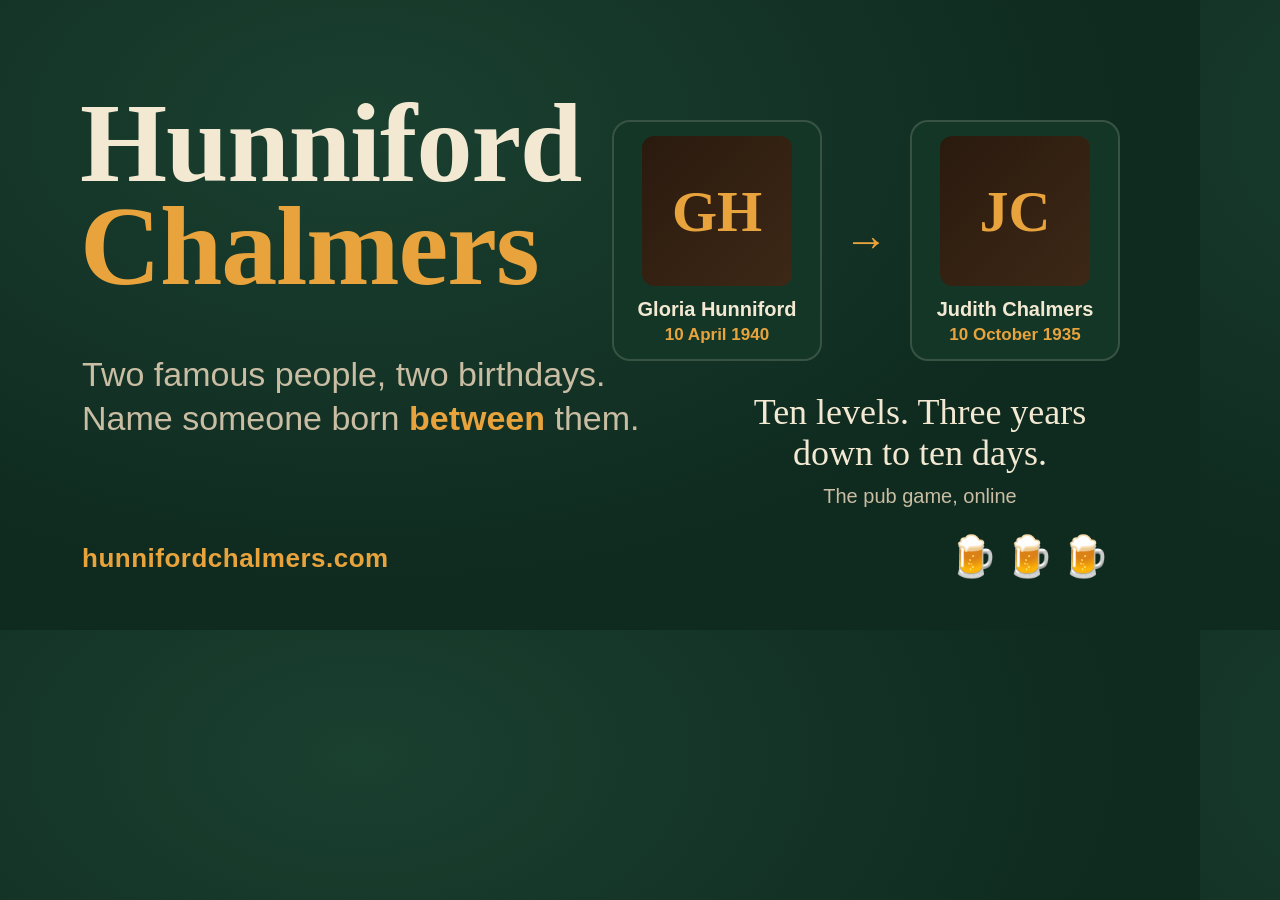
==== scripts/og-template.html @ 590de599 "Add link-preview tags with og.png and an arcade-style high-score table Open Graph and Twitter card t" ====
<!doctype html>
<html><head><meta charset="utf-8">
<style>
  html, body { margin: 0; width: 1200px; height: 630px; overflow: hidden; }
  body {
    background: #0f2a1f;
    background-image: radial-gradient(ellipse at 30% 20%, #1a4030 0%, #0f2a1f 65%);
    font-family: -apple-system, "Segoe UI", Roboto, Helvetica, Arial, sans-serif;
    color: #f3e9d2; position: relative;
  }
  .title { position: absolute; left: 80px; top: 92px; font-family: Georgia, "Times New Roman", serif; font-weight: 700; font-size: 112px; line-height: .92; letter-spacing: -1px; }
  .title span { color: #e8a33d; }
  .sub { position: absolute; left: 82px; top: 352px; font-size: 34px; line-height: 1.3; color: #c9bda3; max-width: 640px; }
  .sub em { font-style: normal; color: #e8a33d; font-weight: 600; }
  .cards { position: absolute; right: 80px; top: 120px; display: flex; gap: 22px; align-items: center; }
  .card { width: 178px; background: #143627; border: 2px solid rgba(243,233,210,.16); border-radius: 18px; padding: 14px; text-align: center; }
  .tile { width: 150px; height: 150px; border-radius: 12px; margin: 0 auto 12px; display: grid; place-items: center; font-family: Georgia, serif; font-size: 58px; font-weight: 700; color: #e8a33d; background: linear-gradient(135deg, #2a1a0e, #3d2816); }
  .name { font-weight: 700; font-size: 20px; }
  .dob { color: #e8a33d; font-weight: 600; font-size: 17px; margin-top: 4px; }
  .arrow { color: #e8a33d; font-size: 44px; }
  .q { position: absolute; right: 80px; top: 392px; width: 400px; text-align: center; font-family: Georgia, serif; font-size: 36px; color: #f3e9d2; line-height: 1.15; }
  .q small { display: block; font-family: -apple-system, "Segoe UI", Roboto, Helvetica, Arial, sans-serif; font-size: 20px; color: #c9bda3; margin-top: 10px; }
  .foot { position: absolute; left: 82px; bottom: 56px; font-size: 26px; color: #e8a33d; font-weight: 600; letter-spacing: .5px; }
  .pints { position: absolute; right: 84px; bottom: 50px; font-size: 40px; letter-spacing: 6px; }
</style></head>
<body>
  <div class="title">Hunniford<br><span>Chalmers</span></div>
  <div class="sub">Two famous people, two birthdays.<br>Name someone born <em>between</em> them.</div>
  <div class="cards">
    <div class="card"><div class="tile">GH</div><div class="name">Gloria Hunniford</div><div class="dob">10 April 1940</div></div>
    <div class="arrow">→</div>
    <div class="card"><div class="tile">JC</div><div class="name">Judith Chalmers</div><div class="dob">10 October 1935</div></div>
  </div>
  <div class="q">Ten levels. Three years<br>down to ten days.<small>The pub game, online</small></div>
  <div class="foot">hunnifordchalmers.com</div>
  <div class="pints">🍺🍺🍺</div>
</body></html>
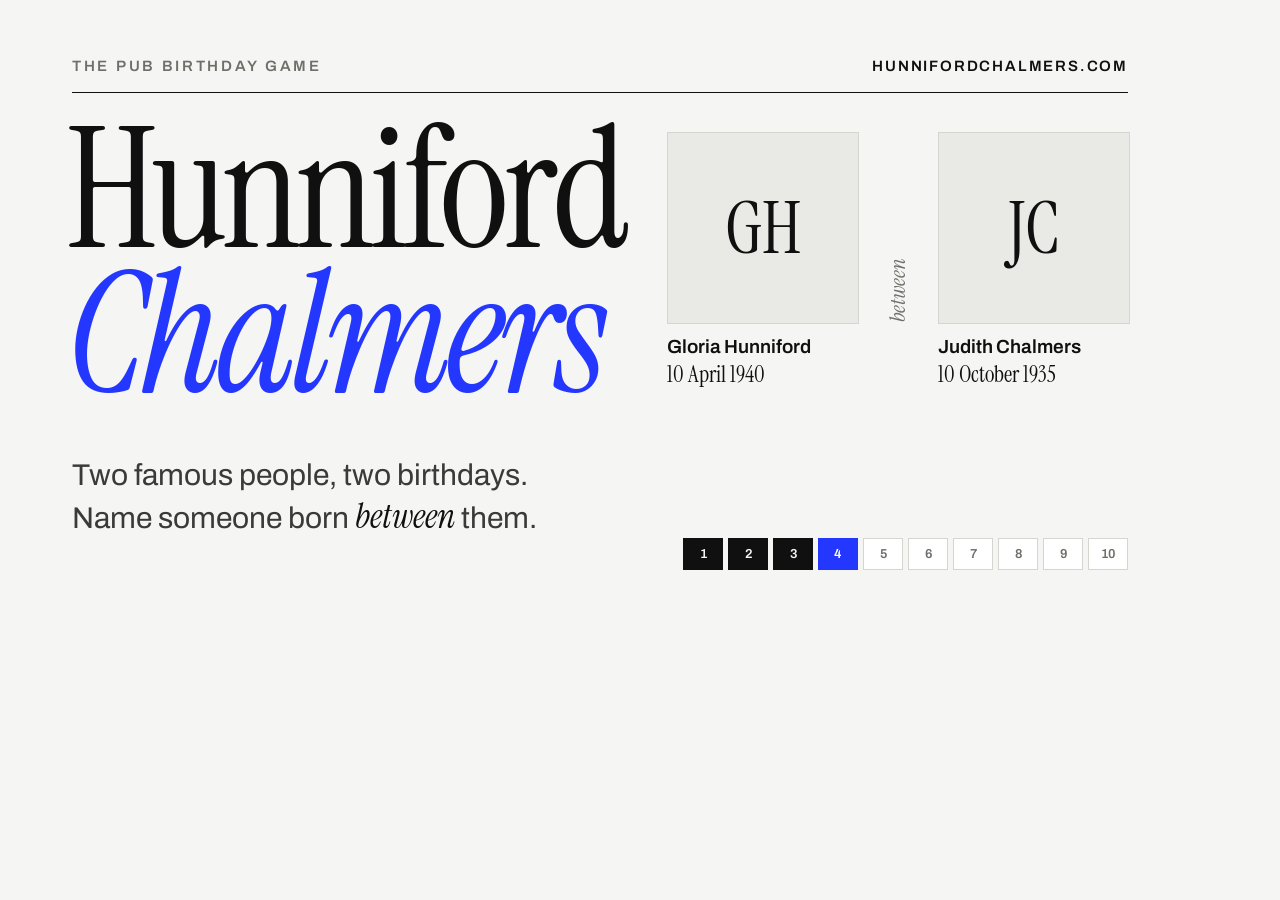
==== commit 2fd13745: "Re-skin as an editorial page: serif display, grotesk UI, hairlines, cobalt accent, dark mode Off-whi" ====
--- a/scripts/og-template.html
+++ b/scripts/og-template.html
@@ -1,37 +1,39 @@
 <!doctype html>
 <html><head><meta charset="utf-8">
 <style>
+  @font-face { font-family: "Instrument Serif"; src: url("../fonts/InstrumentSerif-Regular.woff2") format("woff2"); font-weight: 400; }
+  @font-face { font-family: "Instrument Serif"; src: url("../fonts/InstrumentSerif-Italic.woff2") format("woff2"); font-weight: 400; font-style: italic; }
+  @font-face { font-family: "Archivo"; src: url("../fonts/Archivo-Variable.woff2") format("woff2"); font-weight: 100 900; }
   html, body { margin: 0; width: 1200px; height: 630px; overflow: hidden; }
-  body {
-    background: #0f2a1f;
-    background-image: radial-gradient(ellipse at 30% 20%, #1a4030 0%, #0f2a1f 65%);
-    font-family: -apple-system, "Segoe UI", Roboto, Helvetica, Arial, sans-serif;
-    color: #f3e9d2; position: relative;
-  }
-  .title { position: absolute; left: 80px; top: 92px; font-family: Georgia, "Times New Roman", serif; font-weight: 700; font-size: 112px; line-height: .92; letter-spacing: -1px; }
-  .title span { color: #e8a33d; }
-  .sub { position: absolute; left: 82px; top: 352px; font-size: 34px; line-height: 1.3; color: #c9bda3; max-width: 640px; }
-  .sub em { font-style: normal; color: #e8a33d; font-weight: 600; }
-  .cards { position: absolute; right: 80px; top: 120px; display: flex; gap: 22px; align-items: center; }
-  .card { width: 178px; background: #143627; border: 2px solid rgba(243,233,210,.16); border-radius: 18px; padding: 14px; text-align: center; }
-  .tile { width: 150px; height: 150px; border-radius: 12px; margin: 0 auto 12px; display: grid; place-items: center; font-family: Georgia, serif; font-size: 58px; font-weight: 700; color: #e8a33d; background: linear-gradient(135deg, #2a1a0e, #3d2816); }
-  .name { font-weight: 700; font-size: 20px; }
-  .dob { color: #e8a33d; font-weight: 600; font-size: 17px; margin-top: 4px; }
-  .arrow { color: #e8a33d; font-size: 44px; }
-  .q { position: absolute; right: 80px; top: 392px; width: 400px; text-align: center; font-family: Georgia, serif; font-size: 36px; color: #f3e9d2; line-height: 1.15; }
-  .q small { display: block; font-family: -apple-system, "Segoe UI", Roboto, Helvetica, Arial, sans-serif; font-size: 20px; color: #c9bda3; margin-top: 10px; }
-  .foot { position: absolute; left: 82px; bottom: 56px; font-size: 26px; color: #e8a33d; font-weight: 600; letter-spacing: .5px; }
-  .pints { position: absolute; right: 84px; bottom: 50px; font-size: 40px; letter-spacing: 6px; }
-</style></head>
+  body { background: #f5f5f3; color: #101010; font-family: "Archivo", Helvetica, Arial, sans-serif; position: relative; }
+  .rule { position: absolute; left: 72px; right: 72px; top: 92px; height: 1px; background: #101010; }
+  .eyebrow { position: absolute; left: 72px; top: 58px; font-size: 15px; font-weight: 600; letter-spacing: .18em; text-transform: uppercase; color: #6f6f6a; }
+  .site { position: absolute; right: 72px; top: 58px; font-size: 15px; font-weight: 600; letter-spacing: .12em; text-transform: uppercase; }
+  .title { position: absolute; left: 66px; top: 118px; font-family: "Instrument Serif", Georgia, serif; font-size: 168px; line-height: .86; letter-spacing: -0.03em; }
+  .title em { font-style: italic; color: #2337ff; }
+  .sub { position: absolute; left: 72px; top: 456px; font-size: 30px; line-height: 1.3; color: #3a3a38; max-width: 620px; }
+  .sub em { font-family: "Instrument Serif", Georgia, serif; font-style: italic; font-size: 1.15em; color: #101010; }
+  .cards { position: absolute; right: 72px; top: 132px; display: flex; gap: 26px; align-items: flex-start; }
+  .card { width: 190px; }
+  .tile { width: 190px; height: 190px; background: #e9e9e5; border: 1px solid #d6d6d1; display: grid; place-items: center; font-family: "Instrument Serif", Georgia, serif; font-size: 72px; }
+  .name { font-weight: 600; font-size: 19px; margin-top: 12px; letter-spacing: -0.005em; }
+  .dob { font-family: "Instrument Serif", Georgia, serif; font-size: 23px; margin-top: 2px; }
+  .between { align-self: center; font-family: "Instrument Serif", Georgia, serif; font-style: italic; font-size: 22px; color: #6f6f6a; writing-mode: vertical-rl; transform: rotate(180deg); margin-top: 60px; }
+  .ladder { position: absolute; right: 72px; bottom: 60px; display: flex; gap: 5px; }
+  .ladder span { width: 38px; height: 30px; border: 1px solid #d6d6d1; background: #fff; display: grid; place-items: center; font-size: 13px; font-weight: 600; color: #6f6f6a; }
+  .ladder span.done { background: #101010; color: #f5f5f3; border-color: #101010; }
+  .ladder span.now { background: #2337ff; color: #fff; border-color: #2337ff; }
+</style>
 <body>
-  <div class="title">Hunniford<br><span>Chalmers</span></div>
+  <div class="eyebrow">The pub birthday game</div>
+  <div class="site">hunnifordchalmers.com</div>
+  <div class="rule"></div>
+  <div class="title">Hunniford<br><em>Chalmers</em></div>
   <div class="sub">Two famous people, two birthdays.<br>Name someone born <em>between</em> them.</div>
   <div class="cards">
     <div class="card"><div class="tile">GH</div><div class="name">Gloria Hunniford</div><div class="dob">10 April 1940</div></div>
-    <div class="arrow">→</div>
+    <div class="between">between</div>
     <div class="card"><div class="tile">JC</div><div class="name">Judith Chalmers</div><div class="dob">10 October 1935</div></div>
   </div>
-  <div class="q">Ten levels. Three years<br>down to ten days.<small>The pub game, online</small></div>
-  <div class="foot">hunnifordchalmers.com</div>
-  <div class="pints">🍺🍺🍺</div>
+  <div class="ladder"><span class="done">1</span><span class="done">2</span><span class="done">3</span><span class="now">4</span><span>5</span><span>6</span><span>7</span><span>8</span><span>9</span><span>10</span></div>
 </body></html>
